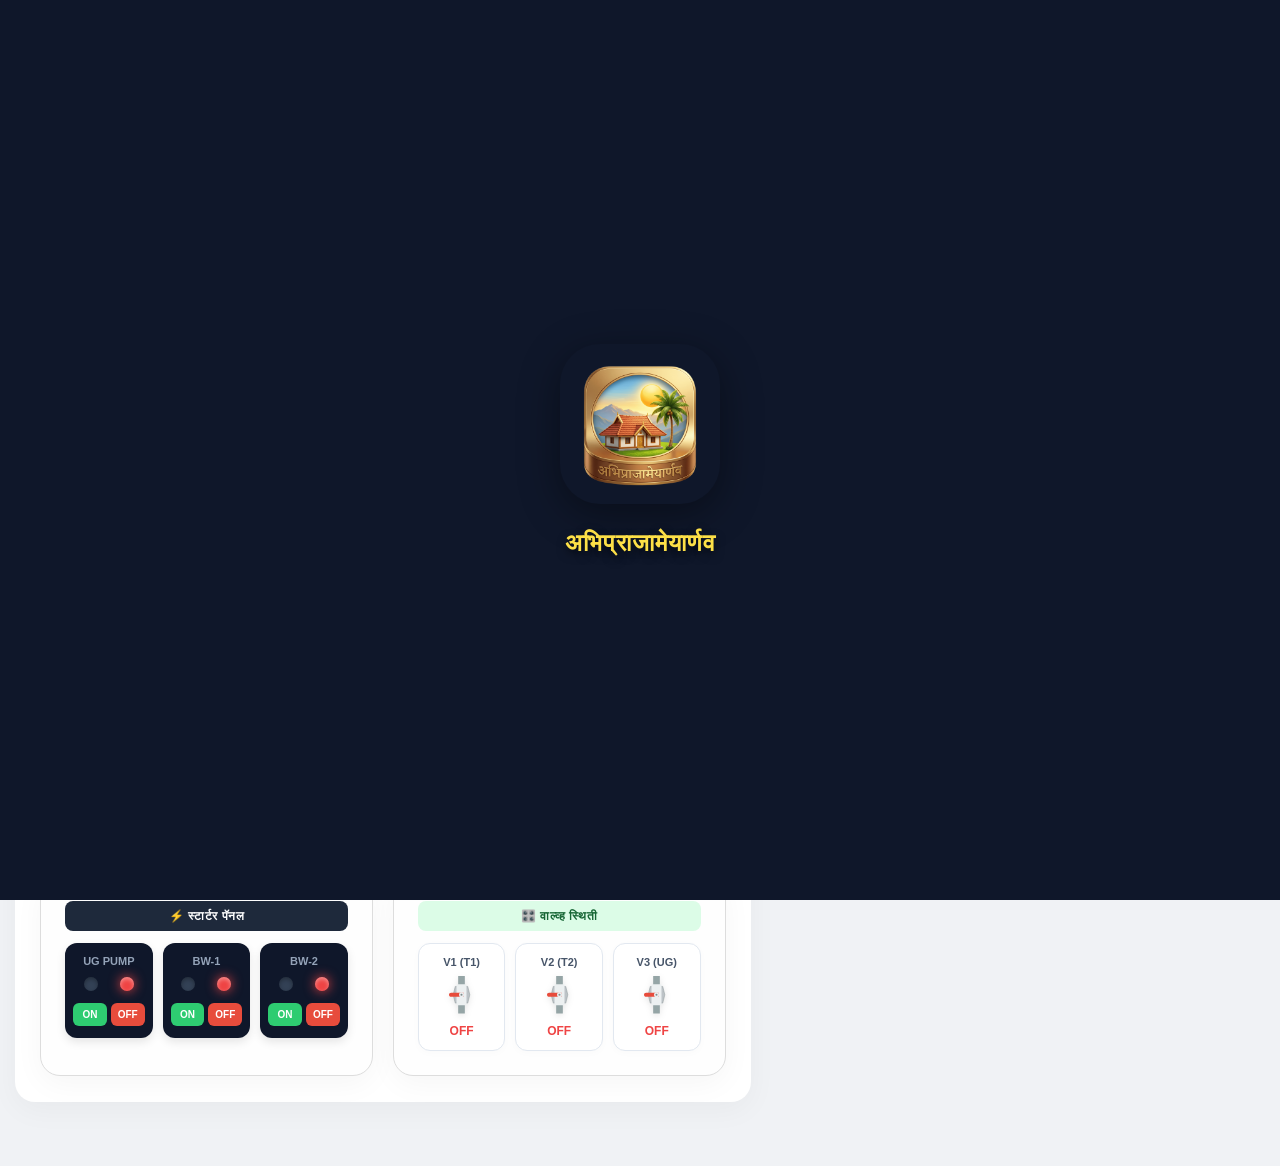
==== index.html @ ef97cb57 "Update index.html" ====
<!DOCTYPE html>
<html lang="mr">
<head>
    <meta charset="UTF-8">
    <meta name="viewport" content="width=device-width, initial-scale=1.0">
    <title>अभिप्राजामेयार्णव स्मार्ट Home</title>
    <link rel="stylesheet" href="style.css">
    <link rel="manifest" href="manifest.json">
    <meta name="theme-color" content="#0f172a">
    <link rel="apple-touch-icon" href="icon.png">
</head>
<body style="margin: 0; overflow-x: hidden;">

    <!-- =========================================================================
         नवीन: सिक्युरिटी (PIN) लॉगिन स्क्रीन
         ========================================================================= -->
    <div id="pinLoginScreen" style="position: fixed; top: 0; left: 0; width: 100vw; height: 100vh; background: #0f172a; display: flex; justify-content: center; align-items: center; z-index: 9000; flex-direction: column; color: white;">
        <img src="icon.png" alt="Abhiprajameyarnav Icon" style="width: 80px; margin-bottom: 20px;">
        <h2 style="margin-bottom: 5px; font-weight: 800; letter-spacing: 1px;">अभिप्राजामेयार्णव</h2>
        <p style="color: #81d4fa; margin-bottom: 25px; font-weight: 500;">डॅशबोर्ड सुरक्षित आहे. कृपया PIN टाका.</p>
        <input type="password" id="userPinInput" placeholder="****" style="padding: 15px; width: 150px; text-align: center; font-size: 24px; letter-spacing: 8px; border-radius: 8px; border: none; margin-bottom: 20px; outline: none;">
        <button onclick="verifyPinAndLoad()" style="padding: 12px 40px; font-size: 18px; background-color: #2ecc71; color: white; border: none; border-radius: 8px; font-weight: bold; cursor: pointer; box-shadow: 0 4px 6px rgba(0,0,0,0.3);">अनलॉक करा</button>
        <p id="pinError" style="color: #ff5252; margin-top: 15px; font-weight: bold; font-size: 14px; display: none;">चुकीचा PIN. पुन्हा प्रयत्न करा.</p>
    </div>

    <!-- कस्टम स्प्लॅश स्क्रीन -->
    <div id="customSplashScreen" class="splash-screen" style="z-index: 10000;">
        <img src="icon.png" alt="Abhiprajameyarnav Icon" class="splash-icon">
        <h2 class="splash-text">अभिप्राजामेयार्णव</h2>
    </div>
    
    <!-- PWA Service Worker Registration -->
    <script>
      if ('serviceWorker' in navigator) {
        window.addEventListener('load', () => {
          navigator.serviceWorker.register('./sw.js')
            .then(reg => console.log('Service Worker Registered Successfully!'))
            .catch(err => console.error('Service Worker Registration Failed:', err));
        });
      }
    </script>

    <div id="mainBanner" class="normal-banner">
        <h2 id="bannerTitle" style="margin: 0; font-weight: 800; letter-spacing: 1px;">अभिप्राजामेयार्णव</h2>
        <h4 id="bannerSub" style="color: #81d4fa; margin: 3px 0 0 0; font-weight: 500;">पाणी, ऊर्जा व सुरक्षा व्यवस्थापन प्रणाली</h4>
    </div>

    <div class="panchang-card">
        <div id="panchangLiveText">तारीख: लोड होत आहे... | वार: -- | तिथी: -- | सण: तपासत आहे...</div>
        <span style="font-size: 18px;">📅</span>
    </div>

    <div class="main-layout">
        
        <div class="left-panel">
            <div class="card" style="padding-bottom: 25px;">
                <h2 style="color: #2980b9;">💧 लाईव्ह वॉटर डॅशबोर्ड</h2>
                
                <div class="tanks-grid-top">
                    <div class="tank-wrapper" style="max-width: 224px;">
                        <div class="tank-box" style="height: 220px;">
                            <div class="pipe-label">Main Line</div>
                            <div class="pipe-inlet"><div id="stream_t1" class="water-pour-stream" style="height: 220px;"></div></div>
                            <div id="tank_t1" class="water-fill" style="height: 85%;">
                                <div id="wave_t1" class="wave-static"></div>
                                <span id="text_t1" class="tank-text">1,700 L<br><span style='font-size:12px;'>(85%)</span></span>
                            </div>
                        </div>
                        <div class="tank-name-tag">वरच्या मजल्या करिता</div>
                    </div>

                    <div class="tank-wrapper" style="max-width: 336px;">
                        <div class="tank-box" style="height: 220px;">
                            <div class="pipe-label">Main Line</div>
                            <div class="pipe-inlet"><div id="stream_t2" class="water-pour-stream" style="height: 220px;"></div></div>
                            <div id="tank_t2" class="water-fill" style="height: 60%;">
                                <div id="wave_t2" class="wave-static"></div>
                                <span id="text_t2" class="tank-text">2,400 L<br><span style='font-size:12px;'>(60%)</span></span>
                            </div>
                        </div>
                        <div class="tank-name-tag">तळमजल्या करिता</div>
                    </div>
                </div>

                <div class="tanks-grid-bottom">
                    <div class="tank-wrapper" style="max-width: 280px; margin-top: 35px;">
                        <div class="tank-box" style="height: 160px; border-color: #8d6e63;">
                            <div class="pipe-label" style="left: 35%;">Borewell</div>
                            <div class="pipe-inlet" style="left: 35%;"><div id="stream_ug_bw" class="water-pour-stream" style="height: 160px;"></div></div>
                            <div class="pipe-label" style="left: 65%;">Tanker</div>
                            <div class="pipe-inlet" style="left: 65%;"><div id="stream_ug_tk" class="water-pour-stream" style="height: 160px;"></div></div>
                            <div id="tank_ug" class="water-fill ug-water" style="height: 75%;">
                                <div id="wave_ug" class="wave-static" style="background-color: #023e8a;"></div>
                                <span id="text_ug" class="tank-text">6,000 L<br><span style='font-size:12px;'>(75%)</span></span>
                            </div>
                        </div>
                        <div class="tank-name-tag">भूमिगत टाकी</div>
                    </div>

                    <div class="tank-wrapper" style="max-width: 280px; margin-top: 35px;">
                        <div class="garden-box" style="height: 160px;">
                            <div id="stream_garden" class="water-pour-stream" style="top: -30px; height: 40px;"></div>
                            <div style='font-size: 40px;'>🌳🏡🌿</div>
                            <h4 style='color: #2e7d32; margin-top: 5px; font-size: 14px;'>गार्डन / झाडे</h4>
                            <p style='font-size: 10px; color: #555;'>भूमिगत टाकीतून</p>
                        </div>
                        <div class="tank-name-tag">गार्डन / झाडे</div>
                    </div>
                </div>

                <div class="control-block-wrapper">
                    <div class="card" style="margin:0; background:#fefefe; border:1px solid #ddd;">
                        <div class="panel-header-dark">⚡ स्टार्टर पॅनल</div>
                        <div class="control-sub-grid">
                            <div class="starter-box">
                                <div class="starter-title">UG PUMP</div>
                                <div class="indicator-lights">
                                    <div id="light_ug_on" class="light on">ON</div>
                                    <div id="light_ug_off" class="light off active">OFF</div>
                                </div>
                                <div class="starter-btns">
                                    <button onclick="togglePump('ug', true)" style="background:#2ecc71; color:white;">ON</button>
                                    <button onclick="togglePump('ug', false)" style="background:#e74c3c; color:white;">OFF</button>
                                </div>
                            </div>
                            <div class="starter-box">
                                <div class="starter-title">BW-1</div>
                                <div class="indicator-lights">
                                    <div id="light_bw1_on" class="light on">ON</div>
                                    <div id="light_bw1_off" class="light off active">OFF</div>
                                </div>
                                <div class="starter-btns">
                                    <button onclick="togglePump('bw1', true)" style="background:#2ecc71; color:white;">ON</button>
                                    <button onclick="togglePump('bw1', false)" style="background:#e74c3c; color:white;">OFF</button>
                                </div>
                            </div>
                            <div class="starter-box">
                                <div class="starter-title">BW-2</div>
                                <div class="indicator-lights">
                                    <div id="light_bw2_on" class="light on">ON</div>
                                    <div id="light_bw2_off" class="light off active">OFF</div>
                                </div>
                                <div class="starter-btns">
                                    <button onclick="togglePump('bw2', true)" style="background:#2ecc71; color:white;">ON</button>
                                    <button onclick="togglePump('bw2', false)" style="background:#e74c3c; color:white;">OFF</button>
                                </div>
                            </div>
                        </div>
                    </div>

                    <div class="card" style="margin:0; background:#fefefe; border:1px solid #ddd;">
                        <div class="panel-header-green">🎛️ वाल्व्ह स्थिती</div>
                        <div class="control-sub-grid">
                            <div class="valve-box" onclick="toggleValve('t1')">
                                <div class="valve-title">V1 (T1)</div>
                                <svg class="valve-svg" viewBox="0 0 60 90"><rect x="22" y="0" width="16" height="90" fill="#95a5a6" /><polygon points="15,25 45,25 50,45 45,65 15,65 10,45" fill="#bdc3c7" stroke="#7f8c8d"/><rect x="18" y="20" width="24" height="50" fill="#ecf0f1" rx="2"/><g id="handle_t1" class="valve-handle"><path d="M 35 40 L 5 40 C 2 40 0 42 0 45 C 0 48 2 50 5 50 L 35 50 Z" fill="#e74c3c" /><circle cx="30" cy="45" r="6" fill="#ecf0f1"/><circle cx="30" cy="45" r="2.5" fill="#7f8c8d" /></g></svg>
                                <div id="status_t1" class="valve-status">OFF</div>
                            </div>
                            <div class="valve-box" onclick="toggleValve('t2')">
                                <div class="valve-title">V2 (T2)</div>
                                <svg class="valve-svg" viewBox="0 0 60 90"><rect x="22" y="0" width="16" height="90" fill="#95a5a6" /><polygon points="15,25 45,25 50,45 45,65 15,65 10,45" fill="#bdc3c7" stroke="#7f8c8d"/><rect x="18" y="20" width="24" height="50" fill="#ecf0f1" rx="2"/><g id="handle_t2" class="valve-handle"><path d="M 35 40 L 5 40 C 2 40 0 42 0 45 C 0 48 2 50 5 50 L 35 50 Z" fill="#e74c3c" /><circle cx="30" cy="45" r="6" fill="#ecf0f1"/><circle cx="30" cy="45" r="2.5" fill="#7f8c8d" /></g></svg>
                                <div id="status_t2" class="valve-status">OFF</div>
                            </div>
                            <div class="valve-box" onclick="toggleValve('ug')">
                                <div class="valve-title">V3 (UG)</div>
                                <svg class="valve-svg" viewBox="0 0 60 90"><rect x="22" y="0" width="16" height="90" fill="#95a5a6" /><polygon points="15,25 45,25 50,45 45,65 15,65 10,45" fill="#bdc3c7" stroke="#7f8c8d"/><rect x="18" y="20" width="24" height="50" fill="#ecf0f1" rx="2"/><g id="handle_ug" class="valve-handle"><path d="M 35 40 L 5 40 C 2 40 0 42 0 45 C 0 48 2 50 5 50 L 35 50 Z" fill="#e74c3c" /><circle cx="30" cy="45" r="6" fill="#ecf0f1"/><circle cx="30" cy="45" r="2.5" fill="#7f8c8d" /></g></svg>
                                <div id="status_ug" class="valve-status">OFF</div>
                            </div>
                        </div>
                    </div>
                </div>
            </div>
        </div>

        <div class="right-panel">
            <div class="card solar-card">
                <h5 style="color: #f57f17; border-bottom-color: #fff59d;">☀️ सोलर ऊर्जा (Sofar Inverter)</h5>
                <div style="display: flex; justify-content: space-around; align-items: center; margin: 10px 0;">
                    <div style="text-align: center;"><div style="font-size: 12px; color: #666;">सध्याची निर्मिती</div><div style="font-size: 18px; font-weight: bold; color: #2e7d32;">3.45 kW</div></div>
                    <div style="text-align: center;"><div style="font-size: 12px; color: #666;">आजची निर्मिती</div><div style="font-size: 18px; font-weight: bold; color: #1565c0;">14.20 kWh</div></div>
                </div>
                <div class="solar-flow-container">
                    <div style="text-align: center; font-size: 11px; font-weight: bold;">Panels</div>
                    <div id="solar_line1" class="flow-line active"></div>
                    <div style="font-size: 20px;">🎛️</div>
                    <div id="solar_line2" class="flow-line active"></div>
                    <div style="text-align: center; font-size: 11px; font-weight: bold;">Grid</div>
                </div>
                <div style="font-size: 12px; font-weight: bold; color: #2e7d32; margin-top: 8px; text-align: center;">🟢 सौर ऊर्जेची निर्मिती सुरू आहे (Live)</div>
            </div>

            <div class="card">
                <h5 style="color: #c2185b;">🛡️ सुरक्षा प्रणाली</h5>
                <div style="display: flex; justify-content: center; align-items: center; background:#f9f9f9; padding:10px; border-radius:6px;">
                    <span style="font-size: 14px; font-weight: bold; color:#7f8c8d;">CCTV Active 🟢</span>
                </div>
            </div>

            <div class="card" style="background: #fafafa; border: 1px dashed #bbb;">
                <h5 style="color: #e67e22;">⚙️ सिस्टिम सिम्युलेटर</h5>
                <label style="display:block; margin-bottom:8px; font-size:13px; font-weight:bold;">
                    <input type="checkbox" id="simTanker" onchange="updateWaterFlowLogic()"> 🚚 टँकरचे पाणी सुरू करा
                </label>
            </div>
        </div>
    </div>

    <!-- =========================================================================
         🚀 कस्टम PWA इन्स्टॉल पॉप-अप आणि पोस्ट-इन्स्टॉल स्क्रीन
         ========================================================================= -->
    
    <div id="installOverlay" class="install-overlay" style="display: none;">
        <div class="install-card">
            <img src="icon.png" alt="App Icon" class="install-icon">
            <h3 class="install-title">अभिप्राजामेयार्णव ॲप</h3>
            <p class="install-desc">जलद आणि सुरक्षित स्मार्ट होम नियंत्रणासाठी हे ॲप तुमच्या मोबाईलवर इन्स्टॉल करा.</p>
            <button id="installBtn" class="install-btn">इन्स्टॉल करा</button>
            <button id="closeInstallBtn" class="close-install-btn">नंतर करेन</button>
        </div>
    </div>

    <div id="postInstallScreen" class="post-install-screen" style="display: none;">
        <h1>✅ ॲप यशस्वीरीत्या इन्स्टॉल झाले!</h1>
        <p>आता तुम्ही हा वेब ब्राउझर पूर्णपणे बंद करू शकता. पुढील सर्व नियंत्रणासाठी तुमच्या मोबाईलच्या मेनूमधील <b>'Abhiprajameyarnav'</b> ॲप उघडा.</p>
        <button onclick="window.close()" class="close-browser-btn">हा ब्राउझर बंद करा</button>
    </div>

    <!-- PWA Service Worker & Custom Install Logic -->
    <script>
        let deferredPrompt;
        const installOverlay = document.getElementById('installOverlay');
        const installBtn = document.getElementById('installBtn');
        const closeInstallBtn = document.getElementById('closeInstallBtn');
        const postInstallScreen = document.getElementById('postInstallScreen');

        window.addEventListener('beforeinstallprompt', (e) => {
            e.preventDefault(); 
            deferredPrompt = e; 
            installOverlay.style.display = 'flex'; 
        });

        installBtn.addEventListener('click', async () => {
            installOverlay.style.display = 'none';
            if (deferredPrompt) {
                deferredPrompt.prompt();
                const { outcome } = await deferredPrompt.userChoice;
                deferredPrompt = null;
            }
        });

        closeInstallBtn.addEventListener('click', () => {
            installOverlay.style.display = 'none';
        });

        window.addEventListener('appinstalled', () => {
            installOverlay.style.display = 'none';
            postInstallScreen.style.display = 'flex';
            setTimeout(() => { window.close(); }, 2000);
        });

        window.addEventListener('load', () => {
            setTimeout(() => {
                const splash = document.getElementById('customSplashScreen');
                if(splash) {
                    splash.style.opacity = '0'; 
                    setTimeout(() => { 
                        splash.style.display = 'none'; 
                    }, 500);
                }
            }, 3000); 
        });
    </script>

    <!-- =========================================================================
         सिक्युरिटी पडताळणी स्क्रिप्ट
         ========================================================================= -->
    <script>
        // येथे तुमची नवीन डिप्लॉय केलेली GAS URL टाका
        const GAS_URL = "https://script.google.com/macros/s/AKfycbzhRahy5y9o_ln7rkfkDsNy5HUao0wb1uajESoK5sh8Fo5wzCF9LRRqSk1rmENlXTihPA/exec"; 
        
        async function verifyPinAndLoad() {
            const pin = document.getElementById('userPinInput').value;
            const errorMsg = document.getElementById('pinError');
            const btn = document.querySelector('#pinLoginScreen button');
            
            if(pin.trim() === "") {
                errorMsg.innerText = "कृपया PIN टाका.";
                errorMsg.style.display = "block";
                return;
            }

            btn.innerText = "तपासत आहे...";
            errorMsg.style.display = "none";

            try {
                let response = await fetch(GAS_URL, {
                    method: 'POST',
                    headers: { 'Content-Type': 'text/plain;charset=utf-8' },
                    body: JSON.stringify({ action: "read_tank", pin: pin })
                });
                
                let result = await response.json();
                
                if (result.status === "success") {
                    document.getElementById('pinLoginScreen').style.display = "none";
                } else {
                    errorMsg.innerText = "चुकीचा PIN. प्रवेश नाकारला.";
                    errorMsg.style.display = "block";
                    btn.innerText = "अनलॉक करा";
                }
            } catch (error) {
                console.error("Error:", error);
                errorMsg.innerText = "सर्व्हरशी संपर्क होऊ शकला नाही.";
                errorMsg.style.display = "block";
                btn.innerText = "अनलॉक करा";
            }
        }
    </script>

    <script src="app.js"></script>
    <script src="panchang.js"></script>
    <script src="water.js"></script>
    <script src="security.js"></script>

</body>
</html>
---- style.css ----
/* =========================================================================
   ✨ अभिप्राजामेयार्णव स्मार्ट होम - संपूर्ण फायनल CSS (Fluid FX & Z-Index Fixed)
   ========================================================================= */

/* ---------------------------------------------------------
   🚀 १. सिस्टीमचे मुख्य ॲनिमेशन इंजिन (Core Keyframes)
   --------------------------------------------------------- */
/* पाण्याचा वास्तववादी चमकदार प्रवाह, कंपन आणि उडणारे थेंब */
@keyframes realisticPour {
    0% { 
        background-position-y: 0px; 
        transform: translateX(-50%) scaleX(1);
        /* पाण्याच्या धारेभोवती उडणारे बारीक थेंब (Flying Droplets) */
        box-shadow: 0 0 8px rgba(56, 189, 248, 0.6), -4px 40px 3px rgba(56, 189, 248, 0.5), 4px 100px 3px rgba(255,255,255,0.8);
    }
    50% { 
        background-position-y: 16px;
        transform: translateX(-52%) scaleX(0.88); /* पाण्याचा नैसर्गिक दाब बदलणे */
        box-shadow: 0 0 12px rgba(56, 189, 248, 0.8), 3px 60px 4px rgba(255,255,255,0.9), -3px 140px 3px rgba(56, 189, 248, 0.6);
    }
    100% { 
        background-position-y: 32px; 
        transform: translateX(-50%) scaleX(1);
        box-shadow: 0 0 8px rgba(56, 189, 248, 0.6), -4px 40px 3px rgba(56, 189, 248, 0.5), 4px 100px 3px rgba(255,255,255,0.8);
    }
}

/* पाण्याच्या पृष्ठभागावरील लाटांचा सेंद्रिय प्रवाह */
@keyframes realisticWaves {
    0% { background-position-x: 0px; }
    100% { background-position-x: -60px; }
}

/* सोलर लाईव्ह एनर्जी फ्लो रेषा */
@keyframes energyFlow { 0% { background-position: 0px 0; } 100% { background-position: 20px 0; } }

/* घुसखोर आल्यावर सक्रिय होणारा प्रीमियम सायरन इफेक्ट */
@keyframes sirenFlash { 
    0% { background-color: #fff1f2; border: 2px solid #e11d48; color: #881337; box-shadow: 0 0 0px #e11d48; } 
    50% { background-color: #e11d48; color: white; box-shadow: 0 0 30px rgba(225, 29, 72, 0.6); } 
    100% { background-color: #fff1f2; border: 2px solid #e11d48; color: #881337; box-shadow: 0 0 0px #e11d48; } 
}

/* ---------------------------------------------------------
   🎨 २. ग्लोबल मांडणी व बॅनर्स (Layout & Typography)
   --------------------------------------------------------- */
* { margin: 0; padding: 0; box-sizing: border-box; font-family: 'SF Pro Display', 'Segoe UI', Roboto, sans-serif; }
body { background-color: #f0f2f5; color: #1e293b; padding-bottom: 40px; }

/* मुख्य शीर्ष बॅनर्स (Modern Slate Look) */
.normal-banner { text-align: center; background: linear-gradient(135deg, #0f172a 0%, #334155 100%); padding: 20px; border-radius: 16px; margin: 15px; box-shadow: 0 10px 25px rgba(15, 23, 42, 0.15); color: white; }
.flashing-alert { animation: sirenFlash 0.5s infinite; padding: 20px; border-radius: 16px; text-align: center; margin: 15px; }

/* डॅशबोर्ड ग्रीड संरचना */
.main-layout { display: flex; flex-wrap: wrap; gap: 24px; padding: 0 15px; max-width: 1400px; margin: 0 auto; }
.left-panel { flex: 1.5; min-width: 320px; }
.right-panel { flex: 1; min-width: 320px; display: flex; flex-direction: column; gap: 24px; }

/* प्रीमियम मॉड्यूलर कार्ड्स */
.card { background-color: #ffffff; border-radius: 20px; padding: 24px; box-shadow: 0 8px 30px rgba(0,0,0,0.04); border: 1px solid rgba(255,255,255,0.8); margin-bottom: 24px; }
.card h2, .card h5 { font-size: 1.15rem; margin-bottom: 16px; padding-bottom: 12px; border-bottom: 1px solid #f1f5f9; text-align: center; color: #334155; font-weight: 700; }

/* 🕉️ पंचांग विशेष कार्ड */
.panchang-card { background: linear-gradient(to right, #fffbeb, #fef3c7); border: 1px solid #fde68a !important; border-radius: 16px !important; padding: 16px; margin: 0 15px 24px 15px; font-size: 0.95rem; font-weight: 600; display: flex; justify-content: space-between; align-items: center; color: #92400e; box-shadow: 0 4px 15px rgba(251, 191, 36, 0.1); }

/* ---------------------------------------------------------
   💧 ३. वास्तववादी वॉटर टँक सिस्टीम (Realistic Water Engine)
   --------------------------------------------------------- */
.tanks-grid-top, .tanks-grid-bottom { display: flex; justify-content: center; gap: 20px; }
.tanks-grid-top { margin-bottom: 20px; }
.tank-wrapper { display: flex; flex-direction: column; align-items: center; width: 100%; margin-top: 50px; }

/* सिल्व्हरी ग्लास टँक बॉडी */
.tank-box { border: 2px solid #cbd5e1; position: relative; background-color: #f8fafc; border-top: none; border-radius: 0 0 16px 16px; box-shadow: inset 0 4px 10px rgba(0,0,0,0.03); width: 100%; }

/* पाण्याचा मुख्य भाग (Z-Index वाढवून ३ केला जेणेकरून हा धारेच्या पुढे राहील) */
.water-fill { position: absolute; bottom: 0; width: 100%; background: linear-gradient(180deg, #38bdf8 0%, #0284c7 100%); transition: height 1s cubic-bezier(0.4, 0, 0.2, 1); display: flex; align-items: center; justify-content: center; border-radius: 0 0 14px 14px; z-index: 3; box-shadow: 0 -4px 12px rgba(56, 189, 248, 0.4); border-top: 1px solid rgba(255,255,255,0.4); }
.ug-water { background: linear-gradient(180deg, #0ea5e9 0%, #0369a1 100%) !important; box-shadow: 0 -4px 12px rgba(14, 165, 233, 0.4) !important; }

/* टाकीतील आकडेवारी (Z-Index ११ मुळे नेहमी सर्वात वर स्पष्ट दिसेल) */
.tank-text { color: white; font-weight: 800; font-size: 1.1rem; text-shadow: 0 2px 5px rgba(0,0,0,0.6); text-align: center; line-height: 1.3; z-index: 11; position: relative; }

/* इनलेट पाईप्स स्ट्रक्चर (Z-Index २ केल्यामुळे यातून निघणारे पाणी मागे राहील) */
.pipe-inlet { position: absolute; bottom: 100%; left: 50%; transform: translateX(-50%); width: 16px; height: 30px; background: linear-gradient(90deg, #94a3b8, #cbd5e1, #94a3b8); border-radius: 4px 4px 0 0; z-index: 2; }
.pipe-label { position: absolute; bottom: 150%; left: 50%; transform: translateX(-50%); font-size: 11px; font-weight: 700; color: #64748b; white-space: nowrap; background: #f1f5f9; padding: 2px 6px; border-radius: 10px; border: 1px solid #e2e8f0; }

/* ३डी पाण्याचा इनपुट प्रवाह (Realistic Dynamic Stream) */
.water-pour-stream {
    position: absolute;
    top: 0;
    left: 50%;
    transform: translateX(-50%);
    width: 9px;
    background: linear-gradient(90deg, 
        rgba(56, 189, 248, 0.5) 0%, 
        rgba(255, 255, 255, 0.9) 30%, 
        rgba(14, 165, 233, 0.8) 70%, 
        rgba(2, 132, 199, 0.4) 100%);
    z-index: 1;
    display: none;
    border-radius: 4px;
    animation: realisticPour 0.14s infinite linear;
}

/* स्थिर पाण्याचा पृष्ठभाग */
.wave-static { position: absolute; top: -4px; left: 0; width: 100%; height: 8px; background: rgba(255, 255, 255, 0.25); border-top: 2px solid rgba(255, 255, 255, 0.6); z-index: 10; box-shadow: 0 -2px 6px rgba(56, 189, 248, 0.2); }

/* मोटर चालू असताना हेलकावे खाणाऱ्या २-लेयर लाटा */
.wave-animated {
    position: absolute;
    top: -12px;
    left: 0;
    width: 100%;
    height: 16px;
    background: url("data:image/svg+xml;utf8,<svg viewBox='0 0 80 15' xmlns='http://www.w3.org/2000/svg'><path d='M0 7 Q 10 2, 20 7 T 40 7 T 60 7 T 80 7 L 80 15 L 0 15 Z' fill='rgba(56, 189, 248, 0.5)'/><path d='M0 9 Q 8 4, 16 9 T 32 9 T 48 9 T 64 9 T 80 9 L 80 15 L 0 15 Z' fill='rgba(255, 255, 255, 0.35)'/></svg>") repeat;
    background-size: 60px 16px;
    animation: realisticWaves 0.8s infinite linear;
    z-index: 10;
    display: none;
}

/* कॅप्सूल डिझाईन नेम टॅग्ज */
.tank-name-tag { margin-top: 20px; font-weight: 700; font-size: 12px; text-align: center; background: #ffffff; color: #475569; padding: 6px 16px; border-radius: 20px; border: 1px solid #e2e8f0; width: auto; box-shadow: 0 4px 6px rgba(0,0,0,0.02); }
.garden-box { border: 2px solid #bbf7d0; border-radius: 16px; background: #f0fdf4; display: flex; flex-direction: column; align-items: center; justify-content: center; text-align: center; position: relative; width: 100%; }

/* ---------------------------------------------------------
   🎛️ ४. स्टार्टर पॅनल आणि वाल्व्ह कंट्रोल्स
   --------------------------------------------------------- */
.control-block-wrapper { display: grid; grid-template-columns: 1fr 1fr; gap: 20px; margin-top: 20px; }
.panel-header-dark { background: #1e293b; color: white; font-size: 12px; font-weight: 700; padding: 8px; border-radius: 8px; margin-bottom: 12px; text-align: center; letter-spacing: 0.5px; }
.panel-header-green { background: #dcfce7; color: #166534; font-size: 12px; font-weight: 700; padding: 8px; border-radius: 8px; margin-bottom: 12px; text-align: center; letter-spacing: 0.5px; }
.control-sub-grid { display: grid; grid-template-columns: repeat(3, 1fr); gap: 10px; }

.starter-box { background-color: #0f172a; padding: 12px 8px; border-radius: 12px; text-align: center; color: white; box-shadow: 0 4px 10px rgba(0,0,0,0.1); }
.starter-title { font-size: 11px; font-weight: 700; margin-bottom: 10px; color: #94a3b8; }
.indicator-lights { display: flex; justify-content: space-around; margin-bottom: 12px; }

.light { width: 14px; height: 14px; border-radius: 50%; font-size: 0px; background: #334155; transition: all 0.3s ease; box-shadow: inset 0 2px 4px rgba(0,0,0,0.3); }
.light.on.active { background: #22c55e; box-shadow: 0 0 12px #22c55e, inset 0 2px 4px rgba(255,255,255,0.4); }
.light.off.active { background: #ef4444; box-shadow: 0 0 12px #ef4444, inset 0 2px 4px rgba(255,255,255,0.4); }

.starter-btns { display: flex; gap: 4px; }
.starter-btns button { flex: 1; font-size: 10px; font-weight: 800; padding: 6px 0; cursor: pointer; border-radius: 6px; border: none; transition: all 0.1s ease; }
.starter-btns button:hover { filter: brightness(1.1); transform: translateY(-1px); }
.starter-btns button:active { transform: translateY(1px); }

.valve-box { text-align: center; background: #ffffff; border: 1px solid #e2e8f0; border-radius: 12px; padding: 12px 8px; cursor: pointer; transition: all 0.2s ease; box-shadow: 0 2px 8px rgba(0,0,0,0.02); }
.valve-box:hover { box-shadow: 0 6px 15px rgba(0,0,0,0.05); transform: translateY(-2px); border-color: #cbd5e1; }
.valve-title { font-size: 11px; font-weight: 700; color: #475569; margin-bottom: 8px; }
.valve-svg { max-width: 25px; height: auto; filter: drop-shadow(0 2px 3px rgba(0,0,0,0.1)); }
.valve-handle { transform-origin: 30px 45px; transition: transform 0.5s cubic-bezier(0.34, 1.56, 0.64, 1); }
.valve-status { font-size: 12px; font-weight: 800; color: #ef4444; margin-top: 6px; }

/* ☀️ ५. सोलर आणि पॉवर मॅनेजमेंट */
.solar-card { background: linear-gradient(to bottom right, #ffffff, #fffbeb); border: 1px solid #fde047; }
.solar-flow-container { background-color: #ffffff; padding: 12px; border-radius: 12px; border: 1px solid #f1f5f9; margin-top: 16px; display: flex; align-items: center; justify-content: space-between; box-shadow: inset 0 2px 6px rgba(0,0,0,0.02); }
.flow-line { flex-grow: 1; height: 6px; margin: 0 8px; border-radius: 3px; background-image: repeating-linear-gradient(90deg, #e2e8f0 0px, #e2e8f0 10px, transparent 10px, transparent 20px); background-size: 20px 100%; }
.flow-line.active { background-image: repeating-linear-gradient(90deg, #38bdf8 0px, #38bdf8 10px, transparent 10px, transparent 20px); animation: energyFlow 0.5s linear infinite; }

/* ---------------------------------------------------------
   📱 ६. मोबाईल रिस्पॉन्सिव्ह डिझाईन
   --------------------------------------------------------- */
@media (max-width: 768px) { 
    .main-layout { flex-direction: column; } 
    .control-block-wrapper { grid-template-columns: 1fr; } 
}

/* =========================================================================
   📱 PWA Custom Install Prompt & Post-Install Screen
   ========================================================================= */

/* हाफ-स्क्रीन इन्स्टॉल पॉप-अप */
.install-overlay {
    position: fixed; top: 0; left: 0; width: 100%; height: 100%;
    background: rgba(15, 23, 42, 0.8); backdrop-filter: blur(8px);
    display: flex; align-items: flex-end; justify-content: center; z-index: 9999;
}
.install-card {
    background: white; width: 100%; border-radius: 30px 30px 0 0;
    padding: 40px 20px 30px 20px; text-align: center;
    box-shadow: 0 -10px 40px rgba(0,0,0,0.2);
    animation: slideUpPrompt 0.4s cubic-bezier(0.16, 1, 0.3, 1);
}
.install-icon { width: 110px; height: 110px; border-radius: 50%; box-shadow: 0 8px 20px rgba(0,0,0,0.15); margin-bottom: 20px; border: 4px solid white; }
.install-title { font-size: 22px; font-weight: 800; color: #1e293b; margin-bottom: 8px; }
.install-desc { font-size: 14px; font-weight: 600; color: #64748b; margin-bottom: 24px; line-height: 1.5; }
.install-btn { background: linear-gradient(135deg, #2563eb, #1d4ed8); color: white; border: none; padding: 16px; border-radius: 16px; font-size: 18px; font-weight: 800; width: 100%; margin-bottom: 15px; cursor: pointer; box-shadow: 0 4px 15px rgba(37, 99, 235, 0.3); }
.close-install-btn { background: transparent; color: #94a3b8; border: none; font-size: 15px; font-weight: 700; cursor: pointer; padding: 10px; }

@keyframes slideUpPrompt { from { transform: translateY(100%); } to { transform: translateY(0); } }

/* इन्स्टॉल झाल्यानंतरची फुल-स्क्रीन (ब्राउझर ब्लॉक करण्यासाठी) */
.post-install-screen {
    position: fixed; top: 0; left: 0; width: 100%; height: 100%;
    background: #0f172a; display: flex; flex-direction: column;
    align-items: center; justify-content: center; z-index: 10000; color: white; text-align: center; padding: 30px;
}
.post-install-screen h1 { font-size: 28px; margin-bottom: 15px; color: #22c55e; }
.post-install-screen p { font-size: 16px; color: #cbd5e1; line-height: 1.6; margin-bottom: 30px; }
.close-browser-btn { background: #ef4444; color: white; border: none; padding: 16px 30px; border-radius: 16px; font-size: 18px; font-weight: bold; box-shadow: 0 4px 15px rgba(239, 68, 68, 0.4); cursor: pointer; }

/* =========================================================================
   🚀 कस्टम स्प्लॅश स्क्रीन (Mobile Friendly & Responsive)
   ========================================================================= */
.splash-screen {
    position: fixed;
    top: 0; left: 0; width: 100%; height: 100%;
    background-color: #0f172a; 
    display: flex;
    flex-direction: column;
    align-items: center;
    justify-content: center;
    z-index: 99999; 
    transition: opacity 0.5s ease-out; 
    overflow: hidden; /* स्क्रीनच्या बाहेर काहीही कट होऊ नये यासाठी */
}

.splash-icon {
    width: 160px; /* डेस्कटॉपवर ही साईझ राहील */
    max-width: 45vw; /* 📱 मोबाईलवर आयकॉन स्क्रीनच्या 45% पेक्षा मोठा होणार नाही, आपोआप लहान होईल */
    height: auto; /* रुंदीनुसार उंची आपोआप सेट होईल */
    aspect-ratio: 1 / 1; /* आयकॉनचा चौकोनी/गोल आकार बिघडणार नाही */
    object-fit: contain; /* संपूर्ण आयकॉन फ्रेममध्ये बसेल, कोपरा कट होणार नाही */
    border-radius: 25%; /* कडांना सुंदर वक्रता (Squound) */
    box-shadow: 0 10px 40px rgba(0,0,0,0.4);
    animation: pulseIcon 1.5s infinite alternate;
}

.splash-text {
    color: #fde047; 
    margin-top: 25px;
    font-size: 24px; /* मोबाईलसाठी फॉन्ट थोडा कमी केला */
    font-weight: 800;
    letter-spacing: 1px;
    text-shadow: 0 4px 10px rgba(0,0,0,0.5);
    text-align: center;
}

@keyframes pulseIcon {
    0% { transform: scale(1); }
    100% { transform: scale(1.05); }
}
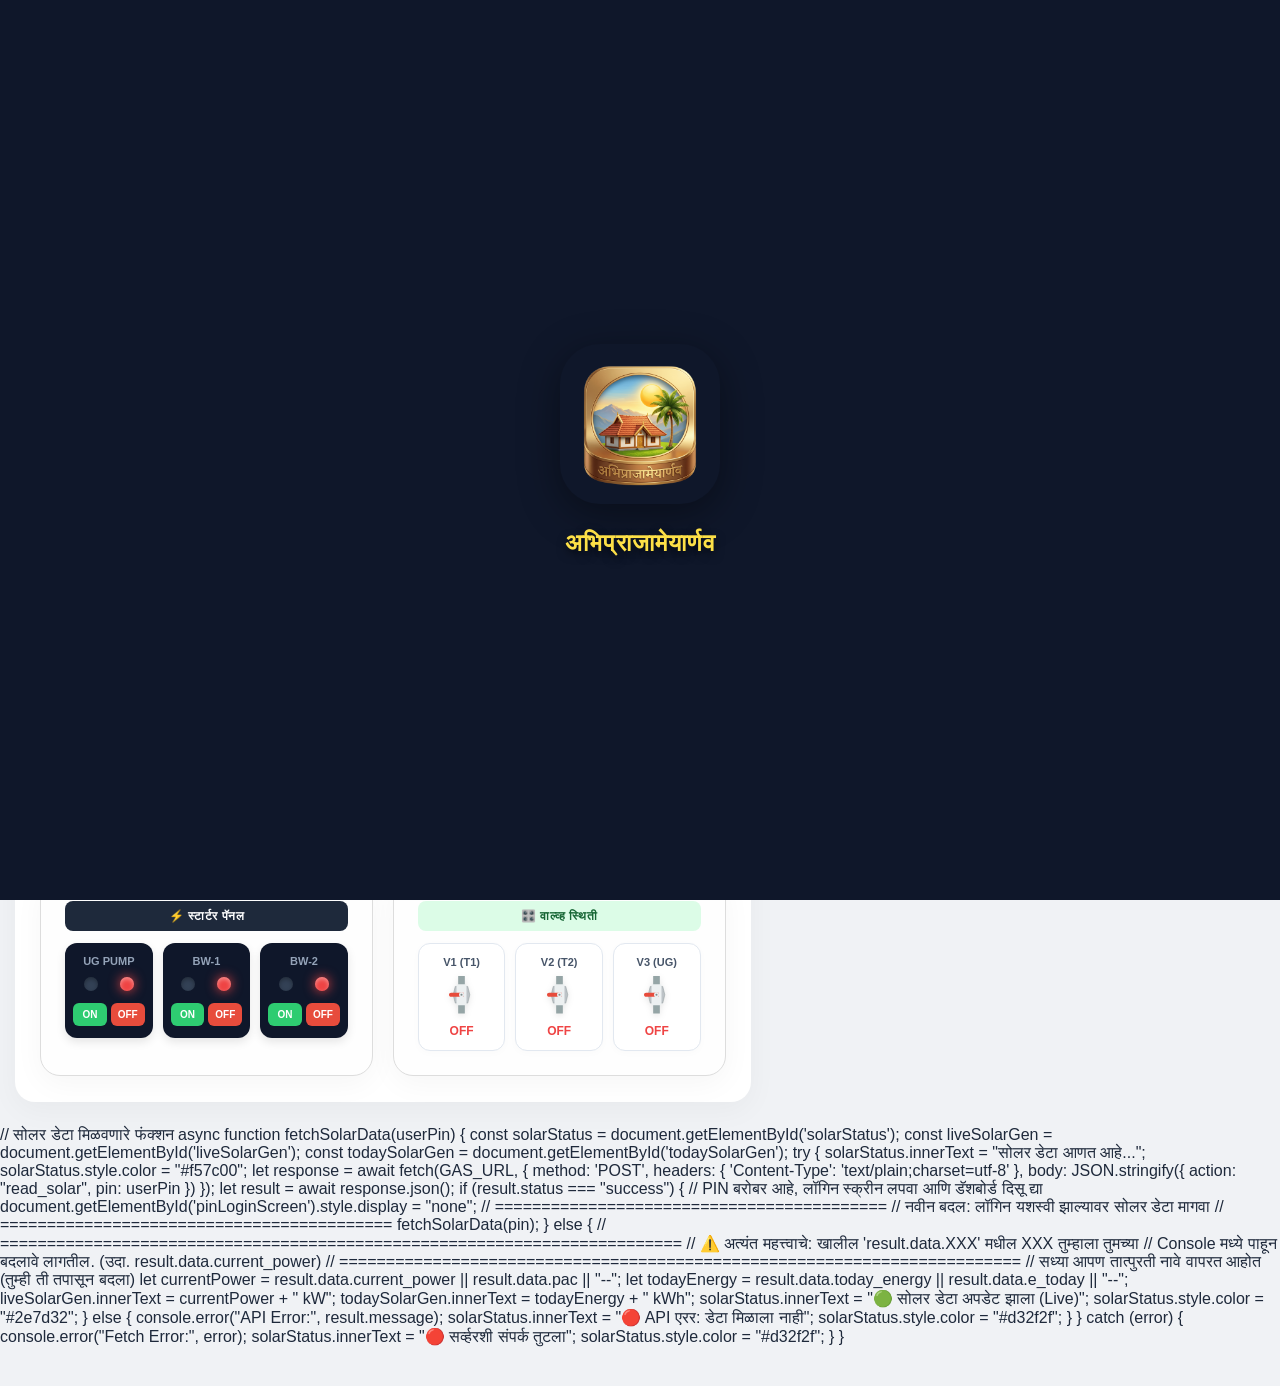
==== commit c5459b5e: "Update index.html" ====
--- a/index.html
+++ b/index.html
@@ -317,6 +317,61 @@
         }
     </script>
 
+    // सोलर डेटा मिळवणारे फंक्शन
+    async function fetchSolarData(userPin) {
+        const solarStatus = document.getElementById('solarStatus');
+        const liveSolarGen = document.getElementById('liveSolarGen');
+        const todaySolarGen = document.getElementById('todaySolarGen');
+
+        try {
+            solarStatus.innerText = "सोलर डेटा आणत आहे...";
+            solarStatus.style.color = "#f57c00";
+
+            let response = await fetch(GAS_URL, {
+                method: 'POST',
+                headers: { 'Content-Type': 'text/plain;charset=utf-8' },
+                body: JSON.stringify({ action: "read_solar", pin: userPin })
+            });
+            
+            let result = await response.json();
+            
+            if (result.status === "success") {
+                    // PIN बरोबर आहे, लॉगिन स्क्रीन लपवा आणि डॅशबोर्ड दिसू द्या
+                    document.getElementById('pinLoginScreen').style.display = "none";
+                    
+                    // ==========================================
+                    // नवीन बदल: लॉगिन यशस्वी झाल्यावर सोलर डेटा मागवा
+                    // ==========================================
+                    fetchSolarData(pin);
+                    
+                } else {
+
+                // =========================================================================
+                // ⚠️ अत्यंत महत्त्वाचे: खालील 'result.data.XXX' मधील XXX तुम्हाला तुमच्या 
+                // Console मध्ये पाहून बदलावे लागतील. (उदा. result.data.current_power)
+                // =========================================================================
+                
+                // सध्या आपण तात्पुरती नावे वापरत आहोत (तुम्ही ती तपासून बदला)
+                let currentPower = result.data.current_power || result.data.pac || "--";
+                let todayEnergy = result.data.today_energy || result.data.e_today || "--";
+
+                liveSolarGen.innerText = currentPower + " kW";
+                todaySolarGen.innerText = todayEnergy + " kWh";
+
+                solarStatus.innerText = "🟢 सोलर डेटा अपडेट झाला (Live)";
+                solarStatus.style.color = "#2e7d32";
+            } else {
+                console.error("API Error:", result.message);
+                solarStatus.innerText = "🔴 API एरर: डेटा मिळाला नाही";
+                solarStatus.style.color = "#d32f2f";
+            }
+        } catch (error) {
+            console.error("Fetch Error:", error);
+            solarStatus.innerText = "🔴 सर्व्हरशी संपर्क तुटला";
+            solarStatus.style.color = "#d32f2f";
+        }
+    }
+
     <script src="app.js"></script>
     <script src="panchang.js"></script>
     <script src="water.js"></script>
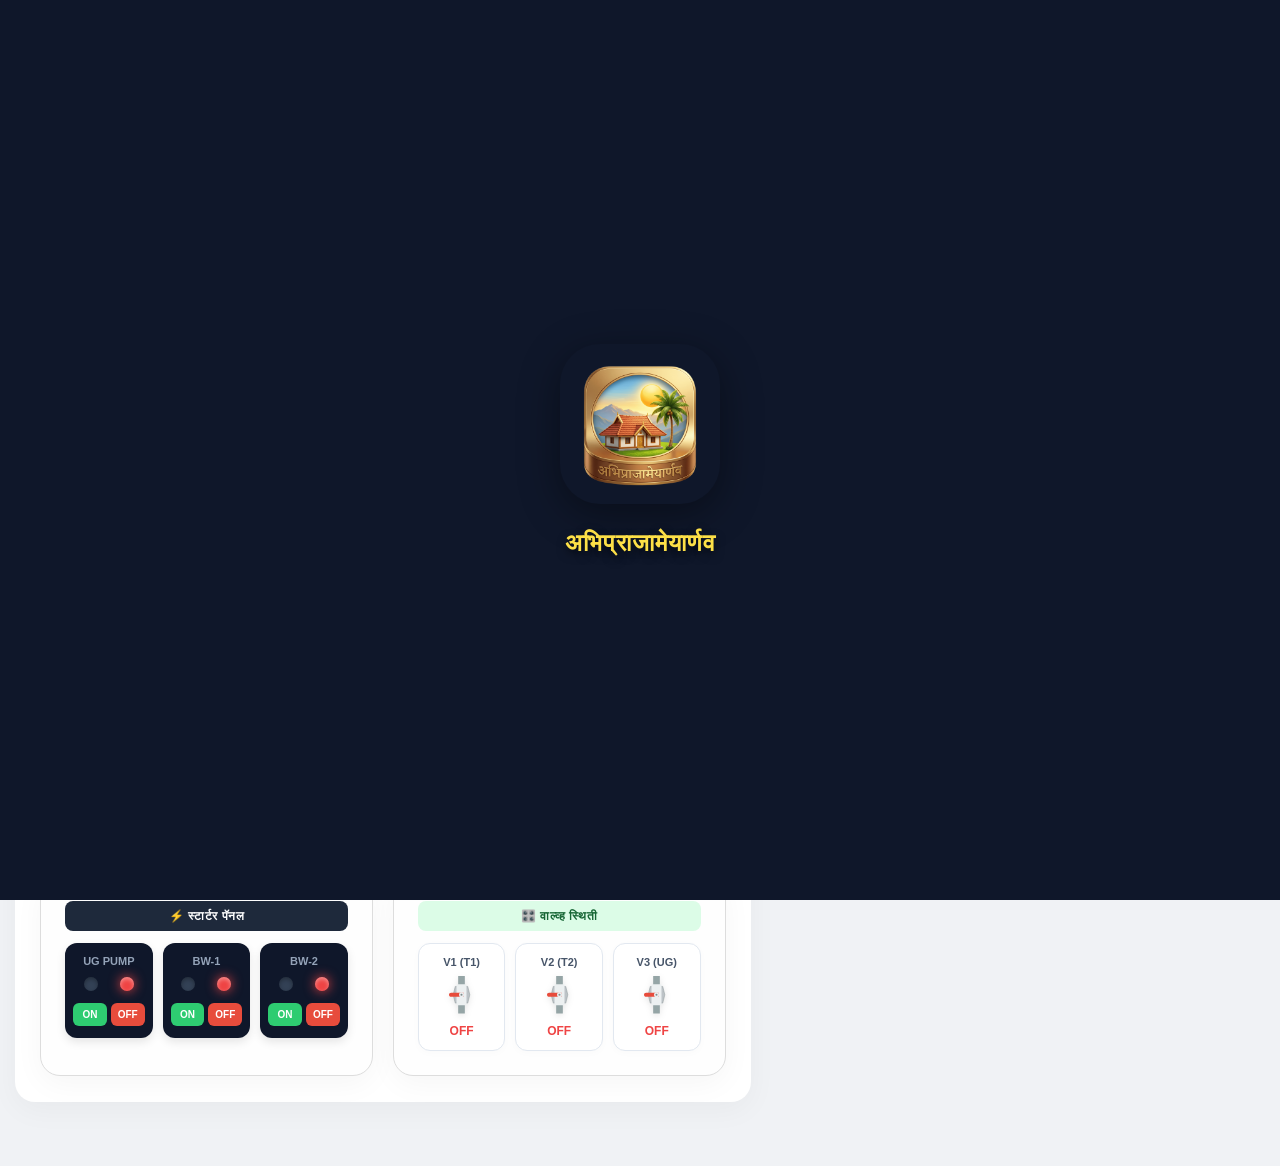
==== commit 0d0c8a9b: "Refactor comments and script in index.html Updated comments and improved script clarity in index.htm" ====
--- a/index.html
+++ b/index.html
@@ -12,7 +12,7 @@
 <body style="margin: 0; overflow-x: hidden;">
 
     <!-- =========================================================================
-         नवीन: सिक्युरिटी (PIN) लॉगिन स्क्रीन
+         सिक्युरिटी (PIN) लॉगिन स्क्रीन
          ========================================================================= -->
     <div id="pinLoginScreen" style="position: fixed; top: 0; left: 0; width: 100vw; height: 100vh; background: #0f172a; display: flex; justify-content: center; align-items: center; z-index: 9000; flex-direction: column; color: white;">
         <img src="icon.png" alt="Abhiprajameyarnav Icon" style="width: 80px; margin-bottom: 20px;">
@@ -40,6 +40,9 @@
       }
     </script>
 
+    <!-- =========================================================================
+         मुख्य डॅशबोर्ड
+         ========================================================================= -->
     <div id="mainBanner" class="normal-banner">
         <h2 id="bannerTitle" style="margin: 0; font-weight: 800; letter-spacing: 1px;">अभिप्राजामेयार्णव</h2>
         <h4 id="bannerSub" style="color: #81d4fa; margin: 3px 0 0 0; font-weight: 500;">पाणी, ऊर्जा व सुरक्षा व्यवस्थापन प्रणाली</h4>
@@ -52,6 +55,7 @@
 
     <div class="main-layout">
         
+        <!-- लेफ्ट पॅनल: वॉटर टँक्स आणि कंट्रोल्स -->
         <div class="left-panel">
             <div class="card" style="padding-bottom: 25px;">
                 <h2 style="color: #2980b9;">💧 लाईव्ह वॉटर डॅशबोर्ड</h2>
@@ -172,12 +176,13 @@
             </div>
         </div>
 
+        <!-- राईट पॅनल: सोलर आणि सिक्युरिटी -->
         <div class="right-panel">
             <div class="card solar-card">
                 <h5 style="color: #f57f17; border-bottom-color: #fff59d;">☀️ सोलर ऊर्जा (Sofar Inverter)</h5>
                 <div style="display: flex; justify-content: space-around; align-items: center; margin: 10px 0;">
-                    <div style="text-align: center;"><div style="font-size: 12px; color: #666;">सध्याची निर्मिती</div><div style="font-size: 18px; font-weight: bold; color: #2e7d32;">3.45 kW</div></div>
-                    <div style="text-align: center;"><div style="font-size: 12px; color: #666;">आजची निर्मिती</div><div style="font-size: 18px; font-weight: bold; color: #1565c0;">14.20 kWh</div></div>
+                    <div style="text-align: center;"><div style="font-size: 12px; color: #666;">सध्याची निर्मिती</div><div id="liveSolarGen" style="font-size: 18px; font-weight: bold; color: #2e7d32;">-- kW</div></div>
+                    <div style="text-align: center;"><div style="font-size: 12px; color: #666;">आजची निर्मिती</div><div id="todaySolarGen" style="font-size: 18px; font-weight: bold; color: #1565c0;">-- kWh</div></div>
                 </div>
                 <div class="solar-flow-container">
                     <div style="text-align: center; font-size: 11px; font-weight: bold;">Panels</div>
@@ -186,7 +191,7 @@
                     <div id="solar_line2" class="flow-line active"></div>
                     <div style="text-align: center; font-size: 11px; font-weight: bold;">Grid</div>
                 </div>
-                <div style="font-size: 12px; font-weight: bold; color: #2e7d32; margin-top: 8px; text-align: center;">🟢 सौर ऊर्जेची निर्मिती सुरू आहे (Live)</div>
+                <div id="solarStatus" style="font-size: 12px; font-weight: bold; color: #2e7d32; margin-top: 8px; text-align: center;">सिस्टम स्थिती तपासत आहे...</div>
             </div>
 
             <div class="card">
@@ -208,7 +213,6 @@
     <!-- =========================================================================
          🚀 कस्टम PWA इन्स्टॉल पॉप-अप आणि पोस्ट-इन्स्टॉल स्क्रीन
          ========================================================================= -->
-    
     <div id="installOverlay" class="install-overlay" style="display: none;">
         <div class="install-card">
             <img src="icon.png" alt="App Icon" class="install-icon">
@@ -225,7 +229,7 @@
         <button onclick="window.close()" class="close-browser-btn">हा ब्राउझर बंद करा</button>
     </div>
 
-    <!-- PWA Service Worker & Custom Install Logic -->
+    <!-- PWA Service Worker & Splash Screen Logic -->
     <script>
         let deferredPrompt;
         const installOverlay = document.getElementById('installOverlay');
@@ -272,10 +276,9 @@
     </script>
 
     <!-- =========================================================================
-         सिक्युरिटी पडताळणी स्क्रिप्ट
+         सिक्युरिटी आणि API कॉल्सची अचूक स्क्रिप्ट
          ========================================================================= -->
     <script>
-        // येथे तुमची नवीन डिप्लॉय केलेली GAS URL टाका
         const GAS_URL = "https://script.google.com/macros/s/AKfycbzhRahy5y9o_ln7rkfkDsNy5HUao0wb1uajESoK5sh8Fo5wzCF9LRRqSk1rmENlXTihPA/exec"; 
         
         async function verifyPinAndLoad() {
@@ -303,6 +306,7 @@
                 
                 if (result.status === "success") {
                     document.getElementById('pinLoginScreen').style.display = "none";
+                    fetchSolarData(pin);
                 } else {
                     errorMsg.innerText = "चुकीचा PIN. प्रवेश नाकारला.";
                     errorMsg.style.display = "block";
@@ -315,62 +319,47 @@
                 btn.innerText = "अनलॉक करा";
             }
         }
-    </script>
-
-    // सोलर डेटा मिळवणारे फंक्शन
-    async function fetchSolarData(userPin) {
-        const solarStatus = document.getElementById('solarStatus');
-        const liveSolarGen = document.getElementById('liveSolarGen');
-        const todaySolarGen = document.getElementById('todaySolarGen');
-
-        try {
-            solarStatus.innerText = "सोलर डेटा आणत आहे...";
-            solarStatus.style.color = "#f57c00";
-
-            let response = await fetch(GAS_URL, {
-                method: 'POST',
-                headers: { 'Content-Type': 'text/plain;charset=utf-8' },
-                body: JSON.stringify({ action: "read_solar", pin: userPin })
-            });
-            
-            let result = await response.json();
-            
-            if (result.status === "success") {
-                    // PIN बरोबर आहे, लॉगिन स्क्रीन लपवा आणि डॅशबोर्ड दिसू द्या
-                    document.getElementById('pinLoginScreen').style.display = "none";
-                    
-                    // ==========================================
-                    // नवीन बदल: लॉगिन यशस्वी झाल्यावर सोलर डेटा मागवा
-                    // ==========================================
-                    fetchSolarData(pin);
-                    
+
+        async function fetchSolarData(userPin) {
+            const solarStatus = document.getElementById('solarStatus');
+            const liveSolarGen = document.getElementById('liveSolarGen');
+            const todaySolarGen = document.getElementById('todaySolarGen');
+
+            try {
+                solarStatus.innerText = "सोलर डेटा आणत आहे...";
+                solarStatus.style.color = "#f57c00";
+
+                let response = await fetch(GAS_URL, {
+                    method: 'POST',
+                    headers: { 'Content-Type': 'text/plain;charset=utf-8' },
+                    body: JSON.stringify({ action: "read_solar", pin: userPin })
+                });
+                
+                let result = await response.json();
+                
+                if (result.status === "success") {
+                    console.log("🔥 सोलर API चा कच्चा डेटा:", result.data);
+
+                    let currentPower = result.data.current_power || result.data.pac || "--";
+                    let todayEnergy = result.data.today_energy || result.data.e_today || "--";
+
+                    liveSolarGen.innerText = currentPower + " kW";
+                    todaySolarGen.innerText = todayEnergy + " kWh";
+
+                    solarStatus.innerText = "🟢 सोलर डेटा अपडेट झाला (Live)";
+                    solarStatus.style.color = "#2e7d32";
                 } else {
-
-                // =========================================================================
-                // ⚠️ अत्यंत महत्त्वाचे: खालील 'result.data.XXX' मधील XXX तुम्हाला तुमच्या 
-                // Console मध्ये पाहून बदलावे लागतील. (उदा. result.data.current_power)
-                // =========================================================================
-                
-                // सध्या आपण तात्पुरती नावे वापरत आहोत (तुम्ही ती तपासून बदला)
-                let currentPower = result.data.current_power || result.data.pac || "--";
-                let todayEnergy = result.data.today_energy || result.data.e_today || "--";
-
-                liveSolarGen.innerText = currentPower + " kW";
-                todaySolarGen.innerText = todayEnergy + " kWh";
-
-                solarStatus.innerText = "🟢 सोलर डेटा अपडेट झाला (Live)";
-                solarStatus.style.color = "#2e7d32";
-            } else {
-                console.error("API Error:", result.message);
-                solarStatus.innerText = "🔴 API एरर: डेटा मिळाला नाही";
+                    console.error("API Error:", result.message);
+                    solarStatus.innerText = "🔴 API एरर: डेटा मिळाला नाही";
+                    solarStatus.style.color = "#d32f2f";
+                }
+            } catch (error) {
+                console.error("Fetch Error:", error);
+                solarStatus.innerText = "🔴 सर्व्हरशी संपर्क तुटला";
                 solarStatus.style.color = "#d32f2f";
             }
-        } catch (error) {
-            console.error("Fetch Error:", error);
-            solarStatus.innerText = "🔴 सर्व्हरशी संपर्क तुटला";
-            solarStatus.style.color = "#d32f2f";
         }
-    }
+    </script>
 
     <script src="app.js"></script>
     <script src="panchang.js"></script>
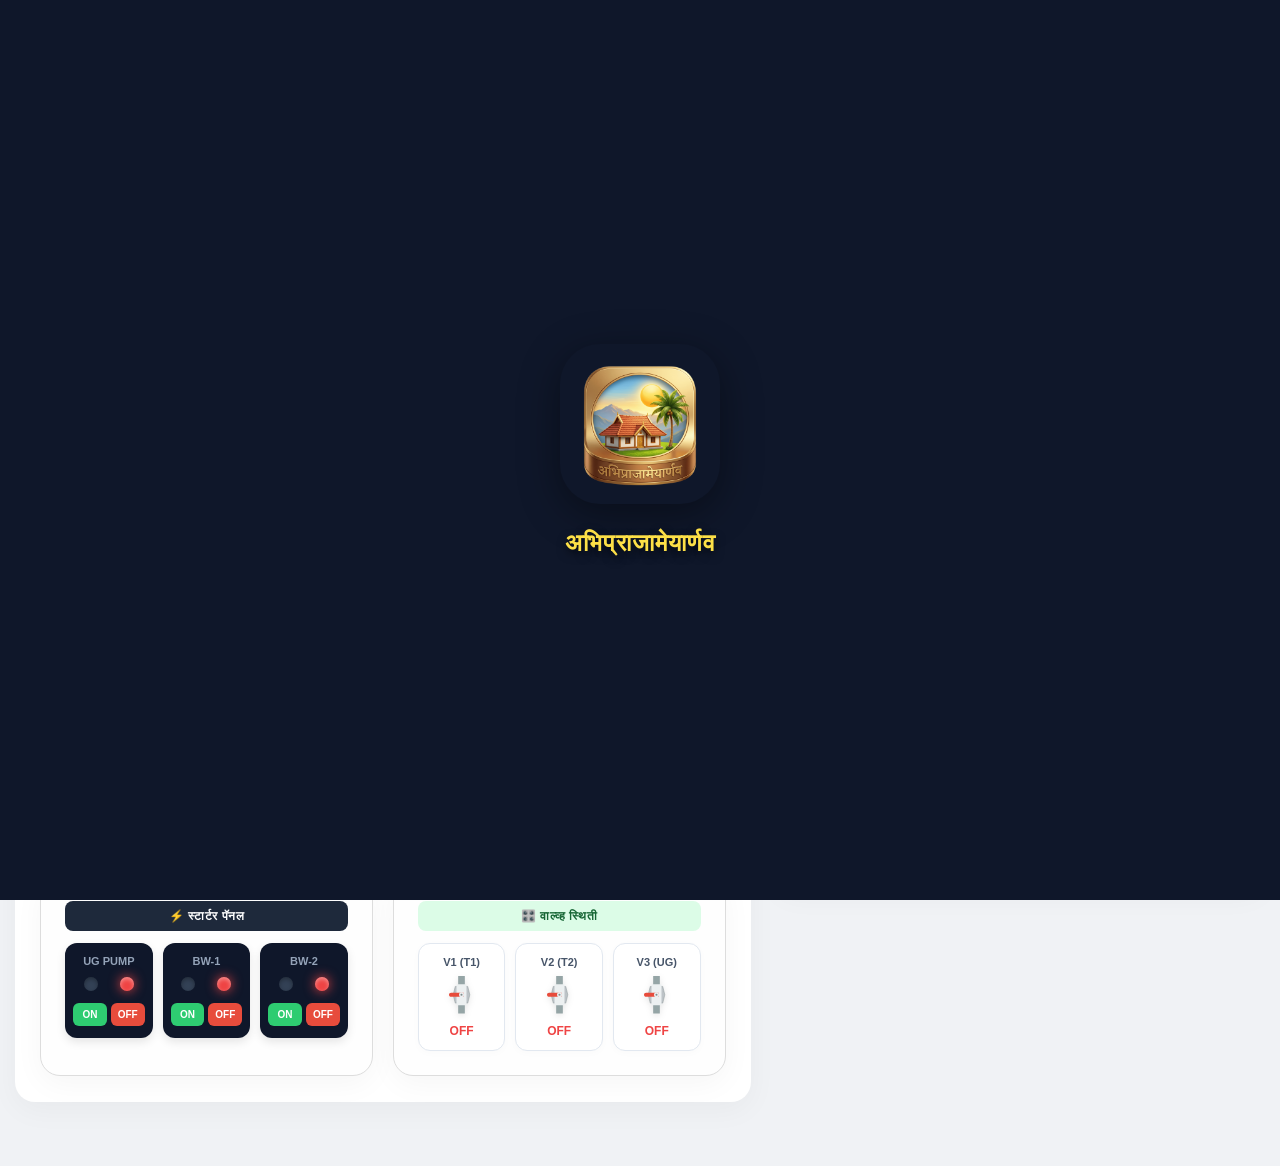
==== commit d1de7408: "Refactor button and clean up PWA scripts Updated button element and removed unused scripts for PWA f" ====
--- a/index.html
+++ b/index.html
@@ -19,7 +19,7 @@
         <h2 style="margin-bottom: 5px; font-weight: 800; letter-spacing: 1px;">अभिप्राजामेयार्णव</h2>
         <p style="color: #81d4fa; margin-bottom: 25px; font-weight: 500;">डॅशबोर्ड सुरक्षित आहे. कृपया PIN टाका.</p>
         <input type="password" id="userPinInput" placeholder="****" style="padding: 15px; width: 150px; text-align: center; font-size: 24px; letter-spacing: 8px; border-radius: 8px; border: none; margin-bottom: 20px; outline: none;">
-        <button onclick="verifyPinAndLoad()" style="padding: 12px 40px; font-size: 18px; background-color: #2ecc71; color: white; border: none; border-radius: 8px; font-weight: bold; cursor: pointer; box-shadow: 0 4px 6px rgba(0,0,0,0.3);">अनलॉक करा</button>
+        <button id="unlockBtn" style="padding: 12px 40px; font-size: 18px; background-color: #2ecc71; color: white; border: none; border-radius: 8px; font-weight: bold; cursor: pointer; box-shadow: 0 4px 6px rgba(0,0,0,0.3);">अनलॉक करा</button>
         <p id="pinError" style="color: #ff5252; margin-top: 15px; font-weight: bold; font-size: 14px; display: none;">चुकीचा PIN. पुन्हा प्रयत्न करा.</p>
     </div>
 
@@ -28,17 +28,6 @@
         <img src="icon.png" alt="Abhiprajameyarnav Icon" class="splash-icon">
         <h2 class="splash-text">अभिप्राजामेयार्णव</h2>
     </div>
-    
-    <!-- PWA Service Worker Registration -->
-    <script>
-      if ('serviceWorker' in navigator) {
-        window.addEventListener('load', () => {
-          navigator.serviceWorker.register('./sw.js')
-            .then(reg => console.log('Service Worker Registered Successfully!'))
-            .catch(err => console.error('Service Worker Registration Failed:', err));
-        });
-      }
-    </script>
 
     <!-- =========================================================================
          मुख्य डॅशबोर्ड
@@ -112,6 +101,7 @@
                     </div>
                 </div>
 
+                <!-- स्टार्टर पॅनल आणि वाल्व्ह कंट्रोल्स -->
                 <div class="control-block-wrapper">
                     <div class="card" style="margin:0; background:#fefefe; border:1px solid #ddd;">
                         <div class="panel-header-dark">⚡ स्टार्टर पॅनल</div>
@@ -178,22 +168,75 @@
 
         <!-- राईट पॅनल: सोलर आणि सिक्युरिटी -->
         <div class="right-panel">
-            <div class="card solar-card">
-                <h5 style="color: #f57f17; border-bottom-color: #fff59d;">☀️ सोलर ऊर्जा (Sofar Inverter)</h5>
-                <div style="display: flex; justify-content: space-around; align-items: center; margin: 10px 0;">
-                    <div style="text-align: center;"><div style="font-size: 12px; color: #666;">सध्याची निर्मिती</div><div id="liveSolarGen" style="font-size: 18px; font-weight: bold; color: #2e7d32;">-- kW</div></div>
-                    <div style="text-align: center;"><div style="font-size: 12px; color: #666;">आजची निर्मिती</div><div id="todaySolarGen" style="font-size: 18px; font-weight: bold; color: #1565c0;">-- kWh</div></div>
-                </div>
-                <div class="solar-flow-container">
-                    <div style="text-align: center; font-size: 11px; font-weight: bold;">Panels</div>
-                    <div id="solar_line1" class="flow-line active"></div>
-                    <div style="font-size: 20px;">🎛️</div>
-                    <div id="solar_line2" class="flow-line active"></div>
-                    <div style="text-align: center; font-size: 11px; font-weight: bold;">Grid</div>
-                </div>
-                <div id="solarStatus" style="font-size: 12px; font-weight: bold; color: #2e7d32; margin-top: 8px; text-align: center;">सिस्टम स्थिती तपासत आहे...</div>
-            </div>
-
+            
+            <!-- ॲनिमेटेड सोलर कार्ड आणि रिपोर्ट -->
+            <div class="card solar-card" id="solarCardBox" style="position: relative; transition: 0.3s; background-color: #fffde7;">
+                <div style="position: absolute; top: 10px; right: 10px;">
+                    <span id="solarBadge" style="background-color: #9e9e9e; color: white; padding: 2px 6px; border-radius: 4px; font-size: 10px; font-weight: bold;">⏳ PENDING</span>
+                </div>
+                
+                <h5 style="color: #f57f17; border-bottom: 2px solid #fff59d; padding-bottom: 8px; margin-top: 0;">☀️ सोलर ऊर्जा (Sofar Inverter)</h5>
+                
+                <div style="display: flex; justify-content: space-around; align-items: center; margin: 15px 0;">
+                    <div style="text-align: center;">
+                        <div style="font-size: 13px; color: #666;">सध्याची निर्मिती</div>
+                        <div id="liveSolarGen" style="font-size: 22px; font-weight: bold; color: #2e7d32;">0.00 kW</div>
+                    </div>
+                    <div style="text-align: center;">
+                        <div style="font-size: 13px; color: #666;">आजची निर्मिती</div>
+                        <div id="todaySolarGen" style="font-size: 22px; font-weight: bold; color: #1565c0;">0.0 kWh</div>
+                    </div>
+                </div>
+
+                <div style="background-color: #f8f9fa; padding: 15px; border-radius: 8px; border: 1px solid #eee; margin: 15px 0;">
+                    <div style="display: flex; align-items: center; justify-content: space-between;">
+                        <div style="text-align: center; width: 60px;">
+                            <svg width="40" height="40" viewBox="0 0 100 100"><circle cx="20" cy="20" r="10" fill="#FFA500"/><polyline points="75,90 85,90 80,40" fill="none" stroke="#999" stroke-width="4"/><polygon points="35,85 45,35 85,30 70,80" fill="#1e5799" stroke="#ddd" stroke-width="2"/></svg>
+                            <div style="font-size: 11px; font-weight: bold; color:#555;">Panels</div>
+                        </div>
+                        <div id="solar_line1" style="flex-grow: 1; height: 4px; margin: 0 10px; background-color: #bdc3c7;"></div>
+                        <div style="text-align: center; width: 40px;">
+                            <div style="font-size: 28px;">🎛️</div>
+                            <div style="font-size: 11px; font-weight: bold; color:#555;">Inverter</div>
+                        </div>
+                        <div id="solar_line2" style="flex-grow: 1; height: 4px; margin: 0 10px; background-color: #bdc3c7;"></div>
+                        <div style="text-align: center; width: 60px;">
+                            <svg width="40" height="40" viewBox="0 0 100 100"><polyline points="50,10 30,90" fill="none" stroke="#555" stroke-width="3"/><polyline points="50,10 70,90" fill="none" stroke="#555" stroke-width="3"/><line x1="20" y1="50" x2="80" y2="50" stroke="#555" stroke-width="3"/></svg>
+                            <div style="font-size: 11px; font-weight: bold; color:#555;">Grid</div>
+                        </div>
+                    </div>
+                </div>
+
+                <div id="solarStatus" style="font-size: 13px; font-weight: bold; color: #7f8c8d; text-align: center; margin-bottom: 15px;">🔄 तपासत आहे...</div>
+
+                <details style="background: #f3e5f5; border-radius: 8px; padding: 10px; border: 1px solid #e1bee7;">
+                    <summary style="font-weight: bold; color: #6a1b9a; cursor: pointer; text-align: center; list-style: none; outline: none;">📊 सोलर रिपोर्ट आणि आकडेवारी ⬇️</summary>
+                    <div style="display: grid; grid-template-columns: 1fr 1fr; gap: 10px; margin-top: 15px;">
+                        <div style="background: white; padding: 10px; border-radius: 6px; box-shadow: 0 1px 3px rgba(0,0,0,0.1);">
+                            <div style="color: #7f8c8d; font-size: 11px;">🕐 Running Days</div>
+                            <div style="font-size: 16px; font-weight: bold; color: #2c3e50;"><span id="statDays">--</span> <span style="font-size: 10px; font-weight: normal;">day</span></div>
+                        </div>
+                        <div style="background: white; padding: 10px; border-radius: 6px; box-shadow: 0 1px 3px rgba(0,0,0,0.1);">
+                            <div style="color: #7f8c8d; font-size: 11px;">💰 Profit Estimate</div>
+                            <div style="font-size: 16px; font-weight: bold; color: #2c3e50;"><span id="statProfit">--</span> <span style="font-size: 10px; font-weight: normal;">INR</span></div>
+                        </div>
+                        <div style="background: white; padding: 10px; border-radius: 6px; box-shadow: 0 1px 3px rgba(0,0,0,0.1);">
+                            <div style="color: #7f8c8d; font-size: 11px;">⚡ Total Prod.</div>
+                            <div style="font-size: 16px; font-weight: bold; color: #2c3e50;"><span id="statMwh">--</span> <span style="font-size: 10px; font-weight: normal;">MWh</span></div>
+                        </div>
+                        <div style="background: white; padding: 10px; border-radius: 6px; box-shadow: 0 1px 3px rgba(0,0,0,0.1);">
+                            <div style="color: #7f8c8d; font-size: 11px;">☁️ CO2 Reduction</div>
+                            <div style="font-size: 16px; font-weight: bold; color: #2c3e50;"><span id="statCo2">--</span> <span style="font-size: 10px; font-weight: normal;">t</span></div>
+                        </div>
+                        <div style="background: white; padding: 10px; border-radius: 6px; box-shadow: 0 1px 3px rgba(0,0,0,0.1); grid-column: span 2;">
+                            <div style="color: #7f8c8d; font-size: 11px;">🍃 Equivalent tree planting</div>
+                            <div style="font-size: 16px; font-weight: bold; color: #2c3e50;"><span id="statTrees">--</span> <span style="font-size: 10px; font-weight: normal;">trees</span></div>
+                        </div>
+                    </div>
+                </details>
+            </div>
+
+            <!-- सुरक्षा प्रणाली (केवळ डिझाईन, बॅनर काढले आहे) -->
             <div class="card">
                 <h5 style="color: #c2185b;">🛡️ सुरक्षा प्रणाली</h5>
                 <div style="display: flex; justify-content: center; align-items: center; background:#f9f9f9; padding:10px; border-radius:6px;">
@@ -201,6 +244,7 @@
                 </div>
             </div>
 
+            <!-- सिस्टिम सिम्युलेटर -->
             <div class="card" style="background: #fafafa; border: 1px dashed #bbb;">
                 <h5 style="color: #e67e22;">⚙️ सिस्टिम सिम्युलेटर</h5>
                 <label style="display:block; margin-bottom:8px; font-size:13px; font-weight:bold;">
@@ -210,9 +254,7 @@
         </div>
     </div>
 
-    <!-- =========================================================================
-         🚀 कस्टम PWA इन्स्टॉल पॉप-अप आणि पोस्ट-इन्स्टॉल स्क्रीन
-         ========================================================================= -->
+    <!-- PWA Install Overlays -->
     <div id="installOverlay" class="install-overlay" style="display: none;">
         <div class="install-card">
             <img src="icon.png" alt="App Icon" class="install-icon">
@@ -226,145 +268,22 @@
     <div id="postInstallScreen" class="post-install-screen" style="display: none;">
         <h1>✅ ॲप यशस्वीरीत्या इन्स्टॉल झाले!</h1>
         <p>आता तुम्ही हा वेब ब्राउझर पूर्णपणे बंद करू शकता. पुढील सर्व नियंत्रणासाठी तुमच्या मोबाईलच्या मेनूमधील <b>'Abhiprajameyarnav'</b> ॲप उघडा.</p>
-        <button onclick="window.close()" class="close-browser-btn">हा ब्राउझर बंद करा</button>
-    </div>
-
-    <!-- PWA Service Worker & Splash Screen Logic -->
-    <script>
-        let deferredPrompt;
-        const installOverlay = document.getElementById('installOverlay');
-        const installBtn = document.getElementById('installBtn');
-        const closeInstallBtn = document.getElementById('closeInstallBtn');
-        const postInstallScreen = document.getElementById('postInstallScreen');
-
-        window.addEventListener('beforeinstallprompt', (e) => {
-            e.preventDefault(); 
-            deferredPrompt = e; 
-            installOverlay.style.display = 'flex'; 
-        });
-
-        installBtn.addEventListener('click', async () => {
-            installOverlay.style.display = 'none';
-            if (deferredPrompt) {
-                deferredPrompt.prompt();
-                const { outcome } = await deferredPrompt.userChoice;
-                deferredPrompt = null;
-            }
-        });
-
-        closeInstallBtn.addEventListener('click', () => {
-            installOverlay.style.display = 'none';
-        });
-
-        window.addEventListener('appinstalled', () => {
-            installOverlay.style.display = 'none';
-            postInstallScreen.style.display = 'flex';
-            setTimeout(() => { window.close(); }, 2000);
-        });
-
-        window.addEventListener('load', () => {
-            setTimeout(() => {
-                const splash = document.getElementById('customSplashScreen');
-                if(splash) {
-                    splash.style.opacity = '0'; 
-                    setTimeout(() => { 
-                        splash.style.display = 'none'; 
-                    }, 500);
-                }
-            }, 3000); 
-        });
-    </script>
+        <button id="closeBrowserBtn" class="close-browser-btn">हा ब्राउझर बंद करा</button>
+    </div>
 
     <!-- =========================================================================
-         सिक्युरिटी आणि API कॉल्सची अचूक स्क्रिप्ट
+         स्वतंत्र (Modular) स्क्रिप्ट फाईल्सची जोडणी
          ========================================================================= -->
-    <script>
-        const GAS_URL = "https://script.google.com/macros/s/AKfycbzhRahy5y9o_ln7rkfkDsNy5HUao0wb1uajESoK5sh8Fo5wzCF9LRRqSk1rmENlXTihPA/exec"; 
-        
-        async function verifyPinAndLoad() {
-            const pin = document.getElementById('userPinInput').value;
-            const errorMsg = document.getElementById('pinError');
-            const btn = document.querySelector('#pinLoginScreen button');
-            
-            if(pin.trim() === "") {
-                errorMsg.innerText = "कृपया PIN टाका.";
-                errorMsg.style.display = "block";
-                return;
-            }
-
-            btn.innerText = "तपासत आहे...";
-            errorMsg.style.display = "none";
-
-            try {
-                let response = await fetch(GAS_URL, {
-                    method: 'POST',
-                    headers: { 'Content-Type': 'text/plain;charset=utf-8' },
-                    body: JSON.stringify({ action: "read_tank", pin: pin })
-                });
-                
-                let result = await response.json();
-                
-                if (result.status === "success") {
-                    document.getElementById('pinLoginScreen').style.display = "none";
-                    fetchSolarData(pin);
-                } else {
-                    errorMsg.innerText = "चुकीचा PIN. प्रवेश नाकारला.";
-                    errorMsg.style.display = "block";
-                    btn.innerText = "अनलॉक करा";
-                }
-            } catch (error) {
-                console.error("Error:", error);
-                errorMsg.innerText = "सर्व्हरशी संपर्क होऊ शकला नाही.";
-                errorMsg.style.display = "block";
-                btn.innerText = "अनलॉक करा";
-            }
-        }
-
-        async function fetchSolarData(userPin) {
-            const solarStatus = document.getElementById('solarStatus');
-            const liveSolarGen = document.getElementById('liveSolarGen');
-            const todaySolarGen = document.getElementById('todaySolarGen');
-
-            try {
-                solarStatus.innerText = "सोलर डेटा आणत आहे...";
-                solarStatus.style.color = "#f57c00";
-
-                let response = await fetch(GAS_URL, {
-                    method: 'POST',
-                    headers: { 'Content-Type': 'text/plain;charset=utf-8' },
-                    body: JSON.stringify({ action: "read_solar", pin: userPin })
-                });
-                
-                let result = await response.json();
-                
-                if (result.status === "success") {
-                    console.log("🔥 सोलर API चा कच्चा डेटा:", result.data);
-
-                    let currentPower = result.data.current_power || result.data.pac || "--";
-                    let todayEnergy = result.data.today_energy || result.data.e_today || "--";
-
-                    liveSolarGen.innerText = currentPower + " kW";
-                    todaySolarGen.innerText = todayEnergy + " kWh";
-
-                    solarStatus.innerText = "🟢 सोलर डेटा अपडेट झाला (Live)";
-                    solarStatus.style.color = "#2e7d32";
-                } else {
-                    console.error("API Error:", result.message);
-                    solarStatus.innerText = "🔴 API एरर: डेटा मिळाला नाही";
-                    solarStatus.style.color = "#d32f2f";
-                }
-            } catch (error) {
-                console.error("Fetch Error:", error);
-                solarStatus.innerText = "🔴 सर्व्हरशी संपर्क तुटला";
-                solarStatus.style.color = "#d32f2f";
-            }
-        }
-    </script>
-
+    <!-- १. ग्लोबल स्टेट्स आणि PWA लॉजिक -->
     <script src="app.js"></script>
+    <!-- २. पंचांग (कधीही लोड होऊ शकते) -->
     <script src="panchang.js"></script>
+    <!-- ३. वॉटर टँक सिम्युलेटर -->
     <script src="water.js"></script>
+    <!-- ४. सुरक्षा (केवळ UI ठेवले आहे) -->
     <script src="security.js"></script>
-
+    <!-- ५. सोलर एनर्जी डेटा -->
+    <script src="solar.js"></script>
+    
 </body>
 </html>
--- a/style.css
+++ b/style.css
@@ -240,3 +240,24 @@
     0% { transform: scale(1); }
     100% { transform: scale(1.05); }
 }
+
+
+/* --- सोलर ॲनिमेशन्स (Streamlit Style) --- */
+@keyframes sunGlow {
+    0% { box-shadow: 0 0 5px #fff59d; border: 1px solid #fbc02d; }
+    50% { box-shadow: 0 0 20px #fbc02d; border: 1px solid #f57f17; }
+    100% { box-shadow: 0 0 5px #fff59d; border: 1px solid #fbc02d; }
+}
+@keyframes energyFlow {
+    from { background-position: 0 0; }
+    to { background-position: -20px 0; }
+}
+.flow-animated {
+    background-image: repeating-linear-gradient(90deg, #00b4d8 0px, #00b4d8 10px, transparent 10px, transparent 20px) !important;
+    background-size: 20px 100% !important;
+    animation: energyFlow 0.5s linear infinite !important;
+    background-color: transparent !important;
+}
+details > summary::-webkit-details-marker {
+    display: none;
+}
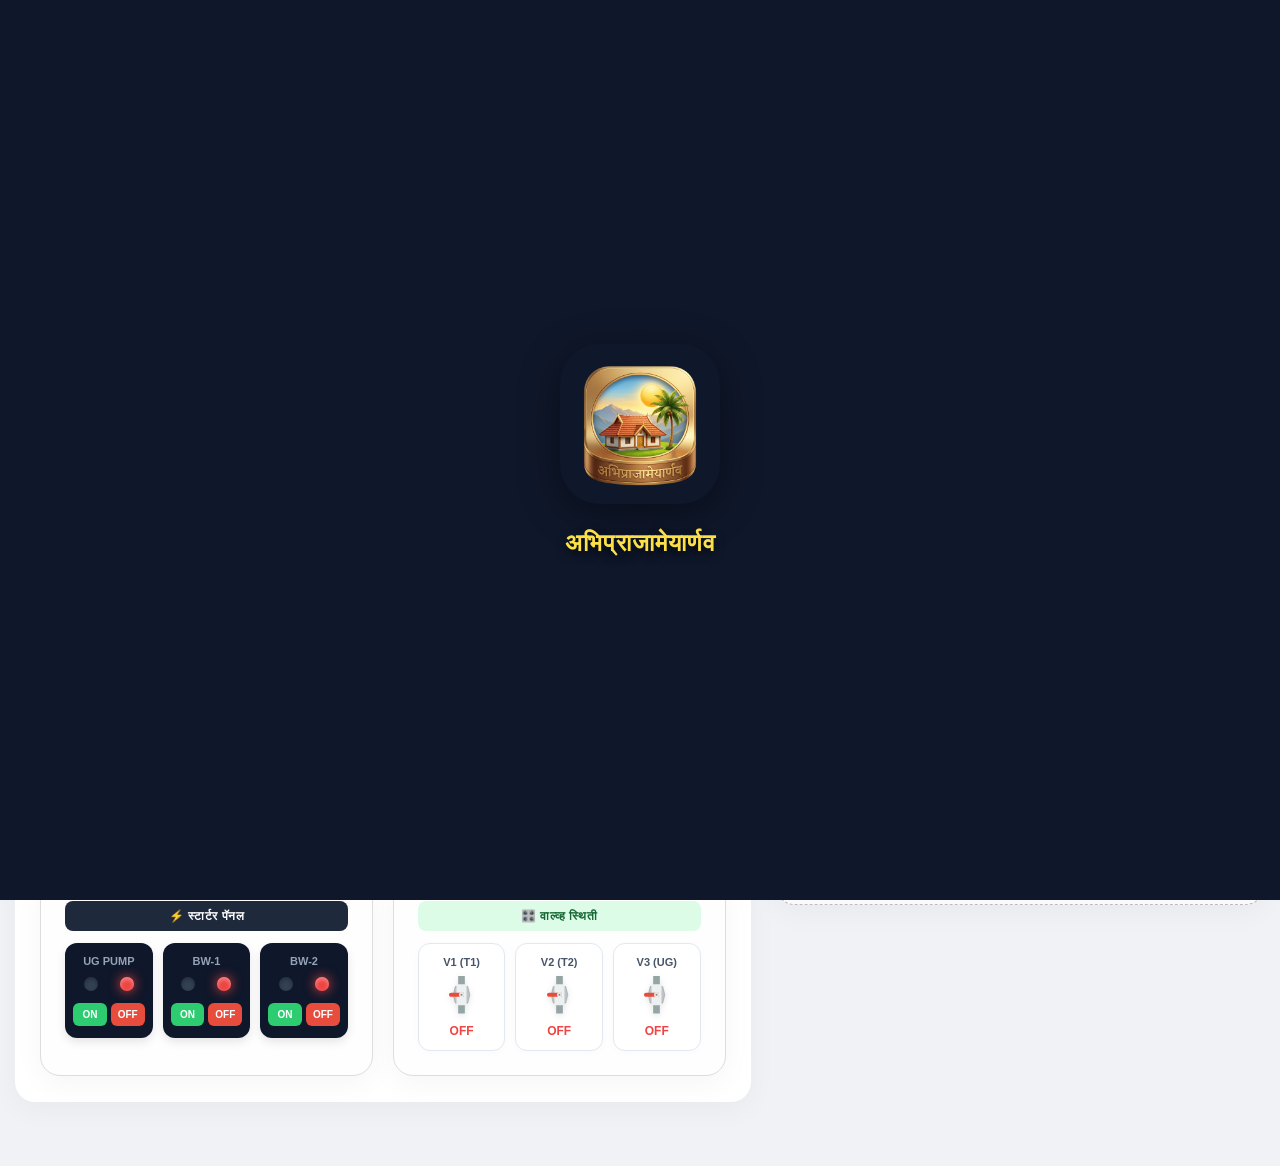
==== commit 65a68fe2: "Enhance solar card with realistic graphics and styles Updated the solar card section with new animat" ====
--- a/index.html
+++ b/index.html
@@ -169,7 +169,9 @@
         <!-- राईट पॅनल: सोलर आणि सिक्युरिटी -->
         <div class="right-panel">
             
-            <!-- ॲनिमेटेड सोलर कार्ड आणि रिपोर्ट -->
+           <!-- ==========================================
+                 नवीन ॲनिमेटेड सोलर कार्ड (Realistic Graphics सह)
+                 ========================================== -->
             <div class="card solar-card" id="solarCardBox" style="position: relative; transition: 0.3s; background-color: #fffde7;">
                 <div style="position: absolute; top: 10px; right: 10px;">
                     <span id="solarBadge" style="background-color: #9e9e9e; color: white; padding: 2px 6px; border-radius: 4px; font-size: 10px; font-weight: bold;">⏳ PENDING</span>
@@ -180,28 +182,71 @@
                 <div style="display: flex; justify-content: space-around; align-items: center; margin: 15px 0;">
                     <div style="text-align: center;">
                         <div style="font-size: 13px; color: #666;">सध्याची निर्मिती</div>
-                        <div id="liveSolarGen" style="font-size: 22px; font-weight: bold; color: #2e7d32;">0.00 kW</div>
+                        <div id="liveSolarGen" style="font-size: 24px; font-weight: bold; color: #2e7d32;">0.00 kW</div>
                     </div>
                     <div style="text-align: center;">
                         <div style="font-size: 13px; color: #666;">आजची निर्मिती</div>
-                        <div id="todaySolarGen" style="font-size: 22px; font-weight: bold; color: #1565c0;">0.0 kWh</div>
+                        <div id="todaySolarGen" style="font-size: 24px; font-weight: bold; color: #1565c0;">0.00 kWh</div>
                     </div>
                 </div>
 
                 <div style="background-color: #f8f9fa; padding: 15px; border-radius: 8px; border: 1px solid #eee; margin: 15px 0;">
                     <div style="display: flex; align-items: center; justify-content: space-between;">
-                        <div style="text-align: center; width: 60px;">
-                            <svg width="40" height="40" viewBox="0 0 100 100"><circle cx="20" cy="20" r="10" fill="#FFA500"/><polyline points="75,90 85,90 80,40" fill="none" stroke="#999" stroke-width="4"/><polygon points="35,85 45,35 85,30 70,80" fill="#1e5799" stroke="#ddd" stroke-width="2"/></svg>
+                        
+                        <!-- 1. Realistic Solar Panel & Sun -->
+                        <div style="text-align: center; width: 65px;">
+                            <svg width="55" height="55" viewBox="0 0 100 100">
+                                <defs>
+                                    <linearGradient id="sunGrad" x1="0%" y1="0%" x2="100%" y2="100%">
+                                        <stop offset="0%" stop-color="#FFEA00"/><stop offset="100%" stop-color="#FF9100"/>
+                                    </linearGradient>
+                                    <linearGradient id="panelGrad" x1="0%" y1="0%" x2="100%" y2="100%">
+                                        <stop offset="0%" stop-color="#1e3a8a"/><stop offset="100%" stop-color="#3b82f6"/>
+                                    </linearGradient>
+                                </defs>
+                                <circle cx="20" cy="25" r="14" fill="url(#sunGrad)" filter="drop-shadow(0 0 6px #FDE047)"/>
+                                <path d="M 60 50 L 60 90 M 40 70 L 40 90 M 30 90 L 70 90" stroke="#64748b" stroke-width="5" stroke-linecap="round"/>
+                                <polygon points="25,75 45,30 95,30 75,75" fill="url(#panelGrad)" stroke="#93c5fd" stroke-width="2" stroke-linejoin="round"/>
+                                <line x1="32" y1="60" x2="82" y2="60" stroke="#bfdbfe" stroke-width="1.5" opacity="0.8"/>
+                                <line x1="38" y1="45" x2="88" y2="45" stroke="#bfdbfe" stroke-width="1.5" opacity="0.8"/>
+                                <line x1="52" y1="30" x2="32" y2="75" stroke="#bfdbfe" stroke-width="1.5" opacity="0.8"/>
+                                <line x1="72" y1="30" x2="52" y2="75" stroke="#bfdbfe" stroke-width="1.5" opacity="0.8"/>
+                            </svg>
                             <div style="font-size: 11px; font-weight: bold; color:#555;">Panels</div>
                         </div>
+
+                        <!-- Energy Flow Line 1 -->
                         <div id="solar_line1" style="flex-grow: 1; height: 4px; margin: 0 10px; background-color: #bdc3c7;"></div>
+                        
+                        <!-- 2. Inverter -->
                         <div style="text-align: center; width: 40px;">
                             <div style="font-size: 28px;">🎛️</div>
                             <div style="font-size: 11px; font-weight: bold; color:#555;">Inverter</div>
                         </div>
+
+                        <!-- Energy Flow Line 2 -->
                         <div id="solar_line2" style="flex-grow: 1; height: 4px; margin: 0 10px; background-color: #bdc3c7;"></div>
-                        <div style="text-align: center; width: 60px;">
-                            <svg width="40" height="40" viewBox="0 0 100 100"><polyline points="50,10 30,90" fill="none" stroke="#555" stroke-width="3"/><polyline points="50,10 70,90" fill="none" stroke="#555" stroke-width="3"/><line x1="20" y1="50" x2="80" y2="50" stroke="#555" stroke-width="3"/></svg>
+                        
+                        <!-- 3. Realistic Grid Tower -->
+                        <div style="text-align: center; width: 65px;">
+                            <svg width="55" height="55" viewBox="0 0 100 100">
+                                <polyline points="20,95 45,15 55,15 80,95" fill="none" stroke="#475569" stroke-width="3" stroke-linejoin="round"/>
+                                <line x1="30" y1="75" x2="70" y2="75" stroke="#64748b" stroke-width="2"/>
+                                <line x1="37" y1="50" x2="63" y2="50" stroke="#64748b" stroke-width="2"/>
+                                <line x1="42" y1="30" x2="58" y2="30" stroke="#64748b" stroke-width="2"/>
+                                <line x1="25" y1="85" x2="70" y2="75" stroke="#94a3b8" stroke-width="1.5"/>
+                                <line x1="75" y1="85" x2="30" y2="75" stroke="#94a3b8" stroke-width="1.5"/>
+                                <line x1="30" y1="75" x2="63" y2="50" stroke="#94a3b8" stroke-width="1.5"/>
+                                <line x1="70" y1="75" x2="37" y2="50" stroke="#94a3b8" stroke-width="1.5"/>
+                                <line x1="15" y1="40" x2="85" y2="40" stroke="#475569" stroke-width="3.5" stroke-linecap="round"/>
+                                <line x1="25" y1="20" x2="75" y2="20" stroke="#475569" stroke-width="3.5" stroke-linecap="round"/>
+                                <circle cx="15" cy="43" r="2.5" fill="#ef4444"/>
+                                <circle cx="85" cy="43" r="2.5" fill="#ef4444"/>
+                                <circle cx="25" cy="23" r="2.5" fill="#ef4444"/>
+                                <circle cx="75" cy="23" r="2.5" fill="#ef4444"/>
+                                <path d="M 0 50 Q 15 55 15 45" fill="none" stroke="#cbd5e1" stroke-width="1.5"/>
+                                <path d="M 100 50 Q 85 55 85 45" fill="none" stroke="#cbd5e1" stroke-width="1.5"/>
+                            </svg>
                             <div style="font-size: 11px; font-weight: bold; color:#555;">Grid</div>
                         </div>
                     </div>
@@ -235,7 +280,6 @@
                     </div>
                 </details>
             </div>
-
             <!-- सुरक्षा प्रणाली (केवळ डिझाईन, बॅनर काढले आहे) -->
             <div class="card">
                 <h5 style="color: #c2185b;">🛡️ सुरक्षा प्रणाली</h5>
